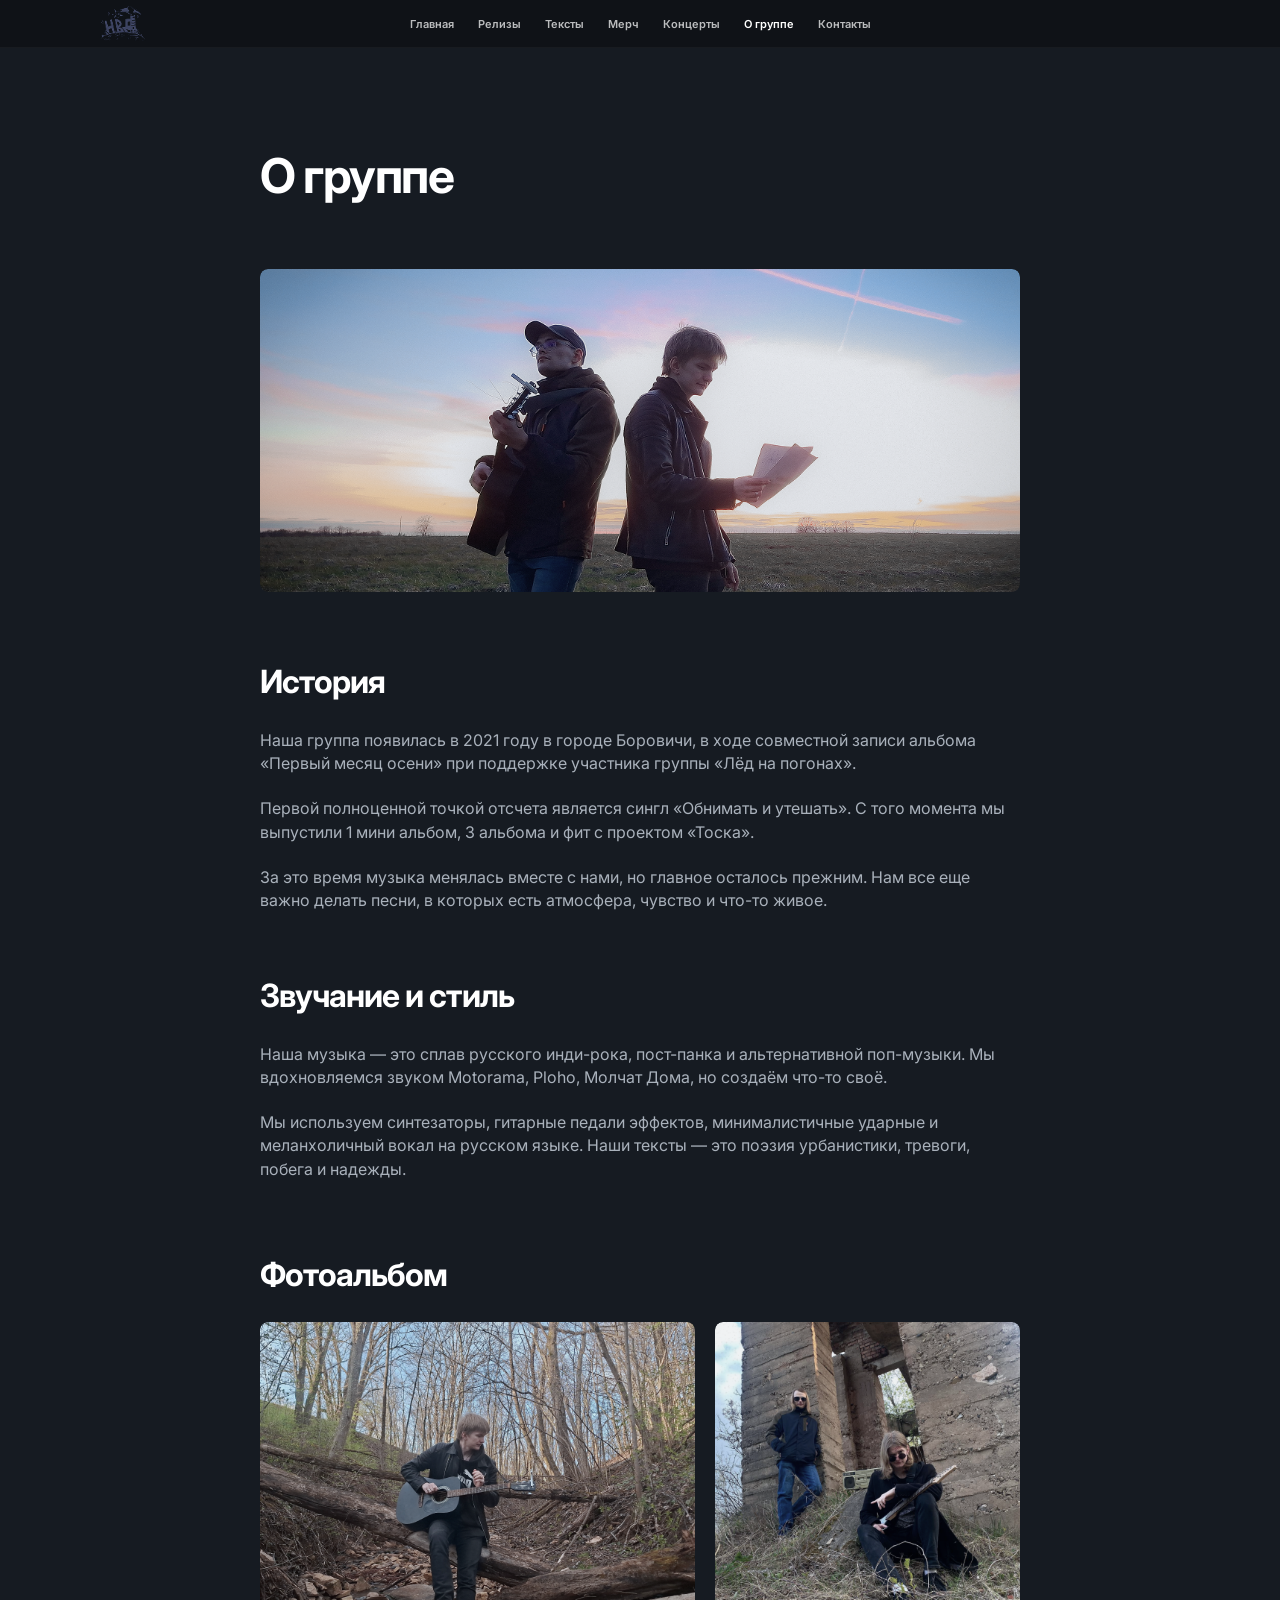
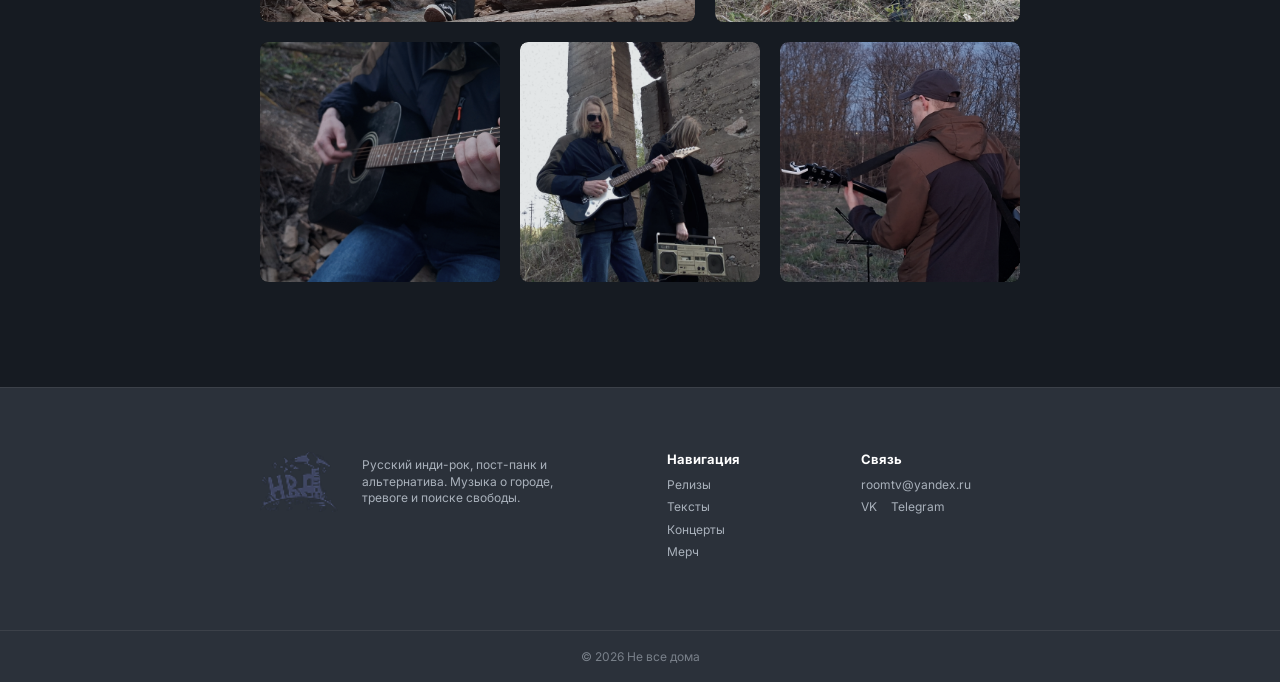
==== about.html @ 17385317 "Initial commit" ====
<!DOCTYPE html>
<html lang="ru">
<head>
    <meta charset="UTF-8">
    <meta name="viewport" content="width=device-width, initial-scale=1.0">
    <title>О группе — Не все дома</title>

    <link rel="preconnect" href="https://fonts.googleapis.com">
    <link rel="preconnect" href="https://fonts.gstatic.com" crossorigin>

    <link href="https://fonts.googleapis.com/css2?family=Inter:wght@300;400;500;600;700;800;900&display=swap" rel="stylesheet">

    <link rel="icon" type="image/png" href="assets/images/logo.png">
    <link rel="stylesheet" href="css/style.css">
    <link rel="stylesheet" href="css/about.css">
</head>
<body>

    <header class="header">
        <div class="header__inner">
            <a href="index.html" class="header__logo" aria-label="На главную">
                <img src="assets/images/logo.png" alt="Не все дома">
            </a>

            <nav class="header__nav">
                <a href="index.html">Главная</a>
                <a href="releases.html">Релизы</a>
                <a href="lyrics.html">Тексты</a>
                <a href="merch.html">Мерч</a>
                <a href="concerts.html">Концерты</a>
                <a href="about.html" class="is-active">О группе</a>
                <a href="contacts.html">Контакты</a>
            </nav>

            <button class="burger" type="button" aria-label="Открыть меню">
                <span></span>
                <span></span>
            </button>
        </div>
    </header>

    <main>
        <section class="about-page">
            <div class="container about-page__container">

                <div class="about-page__head" data-reveal>
                    <h1>О группе</h1>
                </div>

                <div class="about-hero-photo" data-reveal>
                    <img src="assets/images/about-hero.jpg" alt="Группа Не все дома">
                </div>

                <section class="about-text-block" data-reveal>
                    <h2>История</h2>

                    <p>
                        Наша группа появилась в 2021 году в городе Боровичи, в ходе совместной записи альбома
                        «Первый месяц осени» при поддержке участника группы «Лёд на погонах».
                    </p>

                    <p>
                        Первой полноценной точкой отсчета является сингл «Обнимать и утешать».
                        С того момента мы выпустили 1 мини альбом, 3 альбома и фит с проектом «Тоска».
                    </p>

                    <p>
                        За это время музыка менялась вместе с нами, но главное осталось прежним.
                        Нам все еще важно делать песни, в которых есть атмосфера, чувство и что-то живое.
                    </p>
                </section>

                <section class="about-text-block" data-reveal>
                    <h2>Звучание и стиль</h2>

                    <p>
                        Наша музыка — это сплав русского инди-рока, пост-панка и альтернативной поп-музыки.
                        Мы вдохновляемся звуком Motorama, Ploho, Молчат Дома, но создаём что-то своё.
                    </p>

                    <p>
                        Мы используем синтезаторы, гитарные педали эффектов, минималистичные ударные
                        и меланхоличный вокал на русском языке. Наши тексты — это поэзия урбанистики,
                        тревоги, побега и надежды.
                    </p>
                </section>

                <section class="about-gallery-section" data-reveal>
                    <h2>Фотоальбом</h2>

                    <div class="about-gallery">
                        <figure class="about-gallery__item about-gallery__item--top-left">
                            <img src="assets/images/about-photo-1.jpg" alt="Фото группы">
                        </figure>

                        <figure class="about-gallery__item about-gallery__item--top-right">
                            <img src="assets/images/about-photo-2.jpg" alt="Фото группы">
                        </figure>

                        <figure class="about-gallery__item about-gallery__item--small-1">
                            <img src="assets/images/about-photo-3.jpg" alt="Фото группы">
                        </figure>

                        <figure class="about-gallery__item about-gallery__item--small-2">
                            <img src="assets/images/about-photo-4.jpg" alt="Фото группы">
                        </figure>

                        <figure class="about-gallery__item about-gallery__item--small-3">
                            <img src="assets/images/about-photo-5.jpg" alt="Фото группы">
                        </figure>
                    </div>
                </section>

            </div>
        </section>
    </main>

    <footer class="footer" id="contacts">
        <div class="footer__inner">
            <div class="footer__brand">
                <img src="assets/images/logo.png" alt="Не все дома">

                <p>
                    Русский инди-рок, пост-панк и альтернатива.
                    Музыка о городе, тревоге и поиске свободы.
                </p>
            </div>

            <div class="footer__col">
                <h3>Навигация</h3>
                <a href="releases.html">Релизы</a>
                <a href="lyrics.html">Тексты</a>
                <a href="concerts.html">Концерты</a>
                <a href="merch.html">Мерч</a>
            </div>

            <div class="footer__col footer__contacts">
                <h3>Связь</h3>
                <a href="mailto:roomtv@yandex.ru">roomtv@yandex.ru</a>

                <div class="footer__socials">
                    <a href="https://vk.com/nooneathome" target="_blank" rel="noopener">VK</a>
                    <a href="https://t.me/+zwWmMEf_yt8xZGQy" target="_blank" rel="noopener">Telegram</a>
                </div>
            </div>
        </div>

        <div class="footer__bottom">
            © 2026 Не все дома
        </div>
    </footer>

    <button class="scroll-top" type="button" aria-label="Наверх">
        ↑
    </button>

    <script src="js/script.js"></script>
</body>
</html>
---- css/style.css ----
:root {
    --bg-main: #0F1217;
    --bg-dark: #161B22;
    --bg-gray: #2B313A;

    --text-main: #FFFFFF;
    --text-muted: #A9B1BB;
    --text-soft: rgba(169, 177, 187, 0.62);

    --accent: #464D6F;
    --accent-hover: #596286;

    --font-main: "Inter", sans-serif;

    --content-width: 760px;
    --header-width: 1080px;

    --section-space: 105px;
    --title-size: 48px;
    --body-size: 20px;
    --small-size: 16px;
    --micro-size: 12px;
}

* {
    margin: 0;
    padding: 0;
    box-sizing: border-box;
}

html {
    scroll-behavior: smooth;
}

body {
    min-width: 320px;
    font-family: var(--font-main);
    background: var(--bg-main);
    color: var(--text-main);
    overflow-x: hidden;
}

body.menu-open {
    overflow: hidden;
}

a {
    color: inherit;
    text-decoration: none;
}

button {
    font-family: inherit;
}

img {
    display: block;
    max-width: 100%;
    user-select: none;
    -webkit-user-drag: none;
}

h1,
h2,
h3,
p,
blockquote,
span,
a {
    text-wrap: pretty;
}

.container {
    width: min(100% - 40px, var(--content-width));
    margin: 0 auto;
}

.section {
    padding: var(--section-space) 0;
}

.section--dark {
    background: var(--bg-dark);
}

.section--gray {
    background: var(--bg-gray);
}

/* Общие заголовки */

.section-head {
    margin-bottom: 32px;
    text-align: left;
}

.section-row {
    display: flex;
    justify-content: space-between;
    align-items: flex-start;
    gap: 28px;
    margin-bottom: 32px;
    text-align: left;
}

.section-head h2,
.section-row h2,
.music-about h2,
.philosophy h2 {
    font-size: var(--title-size);
    font-weight: 700;
    line-height: 1.1;
    letter-spacing: -0.03em;
    margin-bottom: 8px;
}

.section-head p,
.section-row p {
    max-width: 620px;
    color: var(--text-muted);
    font-size: var(--body-size);
    font-weight: 400;
    line-height: 1.35;
}

.more-link,
.center-link a {
    color: var(--text-muted);
    font-size: var(--small-size);
    font-weight: 400;
    transition: color 0.25s ease;
}

.more-link:hover,
.center-link a:hover {
    color: var(--text-main);
}

.center-link {
    margin-top: 42px;
    text-align: center;
}

.section-label {
    display: block;
    margin-bottom: 8px;
    color: var(--accent-hover);
    font-size: var(--micro-size);
    font-weight: 700;
    line-height: 1;
    text-transform: uppercase;
    letter-spacing: 0.08em;
}

/* Курсивные элементы */

.music-about__final,
.philosophy__final,
.lyrics-grid span,
.section-note {
    font-style: italic;
}

/* Кнопки */

.btn {
    display: inline-flex;
    align-items: center;
    justify-content: center;
    min-height: 42px;
    padding: 0 28px;
    border-radius: 7px;
    border: 1px solid transparent;
    color: var(--text-main);
    font-size: 14px;
    font-weight: 700;
    line-height: 1;
    cursor: pointer;
    transition:
        transform 0.25s ease,
        background 0.25s ease,
        border-color 0.25s ease,
        color 0.25s ease;
}

.btn:hover {
    transform: translateY(-2px);
}

.btn--primary {
    background: var(--accent);
    border-color: var(--accent);
}

.btn--primary:hover {
    background: var(--accent-hover);
    border-color: var(--accent-hover);
}

.btn--outline {
    background: transparent;
    border-color: var(--accent);
    color: var(--accent-hover);
}

.btn--outline:hover {
    color: var(--text-main);
    border-color: var(--accent-hover);
}

/* Анимация появления */

[data-reveal] {
    opacity: 0;
    transform: translateY(28px);
    transition:
        opacity 0.8s ease,
        transform 0.8s ease;
}

[data-reveal].is-visible {
    opacity: 1;
    transform: translateY(0);
}

/* Header */

.header {
    position: fixed;
    z-index: 1000;
    top: 0;
    left: 0;
    width: 100%;
    height: 48px;
    background: rgba(15, 18, 23, 0.9);
    border-bottom: 1px solid rgba(255, 255, 255, 0.04);
    backdrop-filter: blur(14px);
    transition:
        height 0.25s ease,
        background 0.25s ease,
        border-color 0.25s ease;
}

.header--scrolled {
    height: 44px;
    background: rgba(15, 18, 23, 0.97);
    border-color: rgba(255, 255, 255, 0.08);
}

.header__inner {
    position: relative;
    width: min(100% - 40px, var(--header-width));
    height: 100%;
    margin: 0 auto;
    display: flex;
    align-items: center;
    justify-content: space-between;
}

.header__logo {
    display: block;
    width: 46px;
    opacity: 0.85;
    flex-shrink: 0;
    transition:
        opacity 0.25s ease,
        transform 0.25s ease;
}

.header__logo:hover {
    opacity: 1;
    transform: translateY(-1px);
}

.header__logo img {
    width: 100%;
    height: auto;
}

.header__nav {
    position: absolute;
    left: 50%;
    transform: translateX(-50%);
    display: flex;
    align-items: center;
    justify-content: center;
    gap: 24px;
}

.header__nav a {
    color: rgba(255, 255, 255, 0.72);
    font-size: 11px;
    font-weight: 600;
    transition: color 0.25s ease;
    white-space: nowrap;
}

.header__nav a:hover {
    color: var(--text-main);
}

.burger {
    display: none;
    width: 36px;
    height: 28px;
    border: 0;
    background: transparent;
    cursor: pointer;
    margin-left: auto;
}

.burger span {
    display: block;
    width: 100%;
    height: 2px;
    margin: 7px 0;
    background: var(--text-main);
    transition: transform 0.25s ease;
}

.burger--active span:first-child {
    transform: translateY(9px) rotate(45deg);
}

.burger--active span:last-child {
    transform: translateY(-9px) rotate(-45deg);
}

/* Hero */

.hero {
    position: relative;
    min-height: 720px;
    display: flex;
    align-items: center;
    justify-content: center;
    overflow: hidden;
}

.hero__bg {
    position: absolute;
    inset: 0;
    background-image: url("../assets/images/hero-bg.jpg");
    background-size: cover;
    background-position: center;
    transform: scale(1.03);
    transition: transform 0.45s ease-out;
}

.hero__overlay {
    position: absolute;
    inset: 0;
    background:
        linear-gradient(to bottom, rgba(15, 18, 23, 0.16), rgba(15, 18, 23, 0.52)),
        rgba(0, 0, 0, 0.08);
}

.hero__content {
    position: relative;
    z-index: 2;
    width: min(100% - 40px, 760px);
    padding-top: 40px;
    text-align: center;
}

.hero h1 {
    font-size: 96px;
    font-weight: 700;
    line-height: 1.05;
    letter-spacing: -0.04em;
    margin-bottom: 24px;
}

.hero p {
    color: var(--text-muted);
    font-size: 20px;
    font-weight: 400;
    line-height: 1.3;
    margin-bottom: 70px;
}

.hero__buttons {
    display: flex;
    justify-content: center;
    gap: 22px;
}

.hero__arrow {
    position: absolute;
    z-index: 3;
    left: 50%;
    bottom: 32px;
    transform: translateX(-50%);
    color: rgba(255, 255, 255, 0.86);
    font-size: 30px;
    font-weight: 300;
    animation: arrowFloat 1.8s ease-in-out infinite;
}

@keyframes arrowFloat {
    0%, 100% {
        transform: translate(-50%, 0);
        opacity: 0.55;
    }

    50% {
        transform: translate(-50%, 10px);
        opacity: 1;
    }
}

/* Album */

.album.section {
    padding: 90px 0;
}

.album__inner {
    display: grid;
    grid-template-columns: 1fr 1fr;
    align-items: center;
    gap: 76px;
}

.album__cover-wrap {
    overflow: hidden;
    border-radius: 10px;
    box-shadow: 0 26px 80px rgba(0, 0, 0, 0.28);
}

.album__cover {
    width: 100%;
    aspect-ratio: 1 / 1;
    object-fit: cover;
    transition:
        transform 0.5s ease,
        filter 0.5s ease;
}

.album__cover-wrap:hover .album__cover {
    transform: scale(1.04);
    filter: contrast(1.05);
}

.album__content h2 {
    font-size: var(--title-size);
    font-weight: 700;
    line-height: 1.1;
    letter-spacing: -0.03em;
    margin-bottom: 6px;
}

.album__year {
    display: block;
    margin-bottom: 22px;
    color: var(--text-muted);
    font-size: var(--small-size);
    font-weight: 400;
}

.album__content p {
    margin-bottom: 20px;
    color: var(--text-muted);
    font-size: var(--small-size);
    font-weight: 400;
    line-height: 1.35;
}

.music-links {
    display: flex;
    flex-wrap: wrap;
    gap: 8px;
    margin-bottom: 22px;
}

.music-links a {
    min-height: 32px;
    padding: 9px 14px;
    border-radius: 6px;
    background: rgba(255, 255, 255, 0.07);
    color: var(--text-muted);
    font-size: 12px;
    font-weight: 500;
    transition:
        background 0.25s ease,
        color 0.25s ease,
        transform 0.25s ease;
}

.music-links a:hover {
    background: rgba(255, 255, 255, 0.12);
    color: var(--text-main);
    transform: translateY(-2px);
}

/* Tracks */

.tracks-grid {
    display: grid;
    grid-template-columns: repeat(3, 1fr);
    gap: 18px;
    align-items: start;
}

.track-card {
    position: relative;
    overflow: hidden;
    border-radius: 8px;
    background: var(--bg-main);
    box-shadow: 0 22px 54px rgba(0, 0, 0, 0.18);
    transition:
        transform 0.75s cubic-bezier(0.16, 1, 0.3, 1),
        box-shadow 0.75s cubic-bezier(0.16, 1, 0.3, 1);
    will-change: transform;
}

.track-card:hover {
    z-index: 2;
    transform: translateY(-2px);
    box-shadow: 0 30px 80px rgba(0, 0, 0, 0.28);
}

.track-card img {
    width: 100%;
    aspect-ratio: 1 / 1;
    object-fit: cover;
    transition:
        transform 0.9s cubic-bezier(0.16, 1, 0.3, 1),
        filter 0.9s cubic-bezier(0.16, 1, 0.3, 1);
}

.track-card:hover img {
    transform: scale(1.04);
    filter: brightness(1.08);
}

.track-card__body {
    display: flex;
    height: 110px;
    flex-direction: column;
    padding: 13px 14px 16px;
    transition: height 0.9s cubic-bezier(0.16, 1, 0.3, 1);
    will-change: height;
}

.track-card:hover .track-card__body {
    height: 154px;
}

.track-card h3 {
    margin-bottom: 5px;
    font-size: 16px;
    font-weight: 500;
    line-height: 1.15;
}

.track-card__desc {
    position: relative;
    height: 20px;
    margin-bottom: 10px;
    overflow: hidden;
    color: var(--text-muted);
    font-size: 12px;
    font-weight: 400;
    line-height: 1.35;
    cursor: default;
    transition:
        height 0.9s cubic-bezier(0.16, 1, 0.3, 1),
        color 0.65s ease;
    will-change: height;
}

.track-card:hover .track-card__desc {
    height: 64px;
    color: var(--text-main);
}

.track-card__desc-short,
.track-card__desc-full {
    display: block;
    transition:
        opacity 0.7s ease,
        transform 0.9s cubic-bezier(0.16, 1, 0.3, 1);
    will-change: opacity, transform;
}

.track-card__desc-short {
    position: absolute;
    top: 0;
    right: 0;
    left: 0;
    overflow: hidden;
    text-overflow: ellipsis;
    white-space: nowrap;
}

.track-card__desc-full {
    opacity: 0;
    transform: translateY(-6px);
    max-width: 100%;
}

.track-card:hover .track-card__desc-short {
    opacity: 0;
    transform: translateY(-6px);
}

.track-card:hover .track-card__desc-full {
    opacity: 1;
    transform: translateY(0);
}

.track-card__actions {
    display: grid;
    grid-template-columns: minmax(0, 1fr) 34px;
    gap: 8px;
    margin-top: auto;
    transition: transform 0.9s cubic-bezier(0.16, 1, 0.3, 1);
}

.track-card:hover .track-card__actions {
    transform: translateY(1px);
}

.track-card__play,
.track-card__link {
    min-height: 32px;
    border: 0;
    border-radius: 6px;
    background: var(--accent);
    color: var(--text-main);
    font-size: 12px;
    font-weight: 700;
    cursor: pointer;
    transition:
        background 0.25s ease,
        color 0.25s ease,
        transform 0.25s ease;
}

.track-card__play:hover,
.track-card__link:hover {
    background: var(--accent-hover);
    transform: translateY(-2px);
}

.track-card__link {
    display: flex;
    align-items: center;
    justify-content: center;
    background: rgba(255, 255, 255, 0.12);
}

.track-card__link img {
    width: 17px;
    height: 17px;
    object-fit: contain;
    pointer-events: none;
    user-select: none;
}

.audio-btn.is-playing {
    background: var(--text-main);
    color: var(--bg-main);
}

/* О музыке */

.music-about {
    position: relative;
    min-height: 430px;
    padding: var(--section-space) 0;
    display: flex;
    align-items: center;
    overflow: hidden;
    background: var(--bg-main);
}

.music-about__bg {
    position: absolute;
    inset: 0;
    background-image: url("../assets/images/music-bg.jpg");
    background-size: cover;
    background-position: center;
    transform: scale(1.02);
}

.music-about__overlay {
    position: absolute;
    inset: 0;
    background:
        linear-gradient(to bottom, rgba(15, 18, 23, 0.18), rgba(15, 18, 23, 0.48)),
        rgba(0, 0, 0, 0.08);
}

.music-about__content {
    position: relative;
    z-index: 2;
    width: min(100% - 40px, 820px);
    text-align: center;
}

.music-about h2 {
    margin-bottom: 24px;
}

.music-about p {
    max-width: 780px;
    margin: 0 auto 14px;
    color: var(--text-muted);
    font-size: var(--body-size);
    font-weight: 400;
    line-height: 1.45;
}

.music-about__final {
    margin-top: 28px !important;
    color: var(--text-muted) !important;
}

/* Releases */

.release-grid {
    display: grid;
    grid-template-columns: repeat(4, minmax(0, 1fr));
    gap: 16px;
}

.release-card a {
    display: block;
    transition: transform 0.25s ease;
}

.release-card a:hover {
    transform: translateY(-4px);
}

.release-card img {
    width: 100%;
    aspect-ratio: 1 / 1;
    object-fit: cover;
    border-radius: 7px;
    margin-bottom: 8px;
    filter: none;
    transition: transform 0.25s ease;
}

.release-card a:hover img {
    transform: translateY(-2px);
}

.release-card h3 {
    min-height: 20px;
    margin-bottom: 4px;
    font-size: 16px;
    font-weight: 500;
    line-height: 1.2;
    color: #fff;
    white-space: nowrap;
    overflow: hidden;
    text-overflow: ellipsis;
}

.release-card p {
    color: var(--text-muted);
    font-size: 16px;
    font-weight: 400;
    line-height: 1.2;
}

.release-card__moving-title {
    position: relative;
    display: block;
    overflow: hidden;
}

.release-title-short {
    display: block;
    opacity: 1;
    transition: opacity 0.25s ease;
}

.release-title-full {
    position: absolute;
    top: 0;
    left: 0;
    display: inline-block;
    min-width: max-content;
    opacity: 0;
    transform: translateX(0);
    transition: opacity 0.25s ease;
}

.release-card:hover .release-title-short {
    opacity: 0;
}

.release-card:hover .release-title-full {
    opacity: 1;
    animation: releaseTitleMove 4.8s ease-in-out infinite;
}

@keyframes releaseTitleMove {
    0% {
        transform: translateX(0);
    }

    18% {
        transform: translateX(0);
    }

    72% {
        transform: translateX(-46%);
    }

    100% {
        transform: translateX(0);
    }
}

/* Lyrics */

.lyrics-grid {
    display: grid;
    grid-template-columns: repeat(2, 1fr);
    gap: 18px 118px;
    width: min(100%, 860px);
    margin: 0 auto;
}

.lyrics-grid blockquote,
.lyrics-quote {
    display: block;
    color: var(--text-main);
    font-size: 18px;
    font-weight: 400;
    line-height: 1.25;
    transition:
        color 0.25s ease,
        transform 0.25s ease;
}

.lyrics-quote:hover {
    color: var(--accent-hover);
    transform: translateY(-2px);
}

.lyrics-grid span,
.lyrics-quote span {
    display: block;
    margin-top: 6px;
    color: var(--text-muted);
    font-size: 14px;
    font-weight: 400;
}

.lyrics-preview .section-head {
    width: min(100%, 860px);
    margin: 0 auto 28px;
}

.lyrics-preview .center-link {
    margin-top: 80px;
}

/* Diary */

.diary-grid {
    display: grid;
    grid-template-columns: repeat(12, 1fr);
    gap: 8px;
    width: min(100%, 1018px);
    margin: 0 auto;
}

.diary-grid__item {
    position: relative;
    overflow: hidden;
    width: 100%;
    height: 100%;
    border-radius: 6px;
    background: var(--bg-main);
    transition: transform 0.55s ease;
}

.diary-grid__item::after {
    position: absolute;
    inset: 0;
    opacity: 0;
    pointer-events: none;
    background-image:
        radial-gradient(circle at 20% 30%, rgba(255, 255, 255, 0.18) 0 1px, transparent 1px),
        radial-gradient(circle at 80% 70%, rgba(0, 0, 0, 0.22) 0 1px, transparent 1px),
        repeating-linear-gradient(0deg, rgba(255, 255, 255, 0.04) 0 1px, transparent 1px 3px);
    background-size: 9px 9px, 7px 7px, 100% 4px;
    mix-blend-mode: overlay;
    transition: opacity 0.55s ease;
    content: "";
}

.diary-grid__item img {
    width: 100%;
    height: 100%;
    object-fit: cover;
    border-radius: 6px;
    transition:
        transform 0.65s ease,
        filter 0.65s ease;
}

.diary-grid__item:hover {
    transform: translateY(-2px);
}

.diary-grid__item:hover img {
    transform: scale(1.025);
    filter: grayscale(0.72) contrast(1.08) brightness(0.82);
}

.diary-grid__item:hover::after {
    opacity: 0.75;
}

.diary-grid__item--top-left {
    grid-column: 1 / 8;
    aspect-ratio: 1.55 / 1;
}

.diary-grid__item--top-right {
    grid-column: 8 / 13;
    aspect-ratio: 1.55 / 1;
}

.diary-grid__item--small-1 {
    grid-column: 1 / 5;
    aspect-ratio: 1.55 / 1;
}

.diary-grid__item--small-2 {
    grid-column: 5 / 9;
    aspect-ratio: 1.55 / 1;
}

.diary-grid__item--small-3 {
    grid-column: 9 / 13;
    aspect-ratio: 1.55 / 1;
}

.diary-grid__item--bottom {
    grid-column: 1 / 8;
    aspect-ratio: 1.55 / 1;
}

/* Philosophy */

.philosophy {
    position: relative;
    min-height: 520px;
    padding: var(--section-space) 0;
    display: flex;
    align-items: center;
    overflow: hidden;
}

.philosophy__bg {
    position: absolute;
    inset: 0;
    background-image: url("../assets/images/philosophy-bg.jpg");
    background-size: cover;
    background-position: center;
    transform: scale(1.02);
}

.philosophy__overlay {
    position: absolute;
    inset: 0;
    background:
        linear-gradient(to bottom, rgba(15, 18, 23, 0.20), rgba(15, 18, 23, 0.52)),
        rgba(0, 0, 0, 0.08);
}

.philosophy__content {
    position: relative;
    z-index: 2;
    width: min(100% - 40px, 860px);
    text-align: center;
}

.philosophy h2 {
    margin-bottom: 24px;
}

.philosophy p {
    max-width: 820px;
    margin: 0 auto 14px;
    color: var(--text-muted);
    font-size: var(--body-size);
    font-weight: 400;
    line-height: 1.45;
}

.philosophy__final {
    margin-top: 28px !important;
    color: var(--text-muted) !important;
}

/* Merch */

.merch-grid {
    display: grid;
    grid-template-columns: repeat(3, minmax(0, 1fr));
    gap: 16px;
    align-items: start;
}

.merch-card {
    min-width: 0;
    transition: transform 0.25s ease;
}

.merch-card:hover {
    transform: translateY(-3px);
}

.merch-card__image-link {
    display: block;
    margin-bottom: 8px;
}

.merch-card img {
    width: 100%;
    aspect-ratio: 1.18 / 1;
    object-fit: contain;
    object-position: center;
    border-radius: 7px;
    background: #ffffff;
    transition: transform 0.25s ease;
}

.merch-card:nth-child(3) img {
    object-fit: cover;
    background: var(--bg-main);
}

.merch-card:hover img {
    transform: translateY(-2px);
}

.merch-card h3 {
    margin-bottom: 4px;
    font-size: 16px;
    font-weight: 500;
    line-height: 1.2;
    color: #fff;
}

.merch-card p {
    margin-bottom: 7px;
    color: var(--text-muted);
    font-size: 16px;
    font-weight: 400;
    line-height: 1.2;
}

.merch-card__order {
    display: inline-flex;
    align-items: center;
    gap: 4px;
    color: var(--text-soft);
    font-size: 12px;
    line-height: 1.2;
    transition: color 0.25s ease;
}

.merch-card__order:hover {
    color: var(--text-main);
}

/* Footer */

.footer {
    background: var(--bg-gray);
    border-top: 1px solid rgba(255, 255, 255, 0.08);
}

.footer__inner {
    width: min(100% - 40px, var(--content-width));
    margin: 0 auto;
    padding: 64px 0 62px;
    display: grid;
    grid-template-columns: 1.65fr 0.65fr 0.75fr;
    gap: 56px;
    align-items: flex-start;
}

.footer__brand {
    display: flex;
    align-items: center;
    gap: 24px;
}

.footer__brand img {
    width: 78px;
    flex-shrink: 0;
    opacity: 0.76;
}

.footer__brand p {
    max-width: 210px;
    color: var(--text-muted);
    font-size: 12px;
    font-weight: 400;
    line-height: 1.35;
}

.footer__col {
    align-self: start;
}

.footer__col h3 {
    margin-bottom: 12px;
    color: var(--text-main);
    font-size: 13px;
    font-weight: 700;
    line-height: 1.1;
}

.footer__col a {
    display: block;
    width: fit-content;
    margin-bottom: 8px;
    color: var(--text-muted);
    font-size: 12px;
    font-weight: 400;
    line-height: 1.2;
    transition: color 0.25s ease;
}

.footer__col a:hover {
    color: var(--text-main);
}

.footer__socials {
    display: flex;
    align-items: center;
    gap: 14px;
    margin-top: 8px;
}

.footer__socials a {
    margin-bottom: 0;
}

.footer__bottom {
    padding: 18px 0;
    border-top: 1px solid rgba(255, 255, 255, 0.08);
    color: var(--text-soft);
    font-size: 12px;
    font-weight: 400;
    text-align: center;
}

/* Кнопка наверх */

.scroll-top {
    position: fixed;
    right: 28px;
    bottom: 28px;
    z-index: 900;
    width: 46px;
    height: 46px;
    border: 1px solid rgba(255, 255, 255, 0.14);
    border-radius: 50%;
    background: var(--accent);
    color: var(--text-main);
    font-size: 22px;
    font-weight: 600;
    cursor: pointer;
    opacity: 0;
    pointer-events: none;
    transform: translateY(16px);
    transition:
        opacity 0.25s ease,
        transform 0.25s ease,
        background 0.25s ease;
}

.scroll-top--visible {
    opacity: 1;
    pointer-events: auto;
    transform: translateY(0);
}

.scroll-top:hover {
    background: var(--accent-hover);
    transform: translateY(-3px);
}

/* Adaptive */

@media (max-width: 1100px) {
    .diary-grid {
        width: 100%;
    }
}

@media (max-width: 820px) {
    .container {
        width: min(100% - 28px, var(--content-width));
    }

    .section {
        padding: 76px 0;
    }

    .music-about,
    .philosophy {
        padding: 76px 0;
    }

    .header__inner {
        width: min(100% - 28px, var(--header-width));
    }

    .header__nav {
        position: fixed;
        top: 48px;
        left: 0;
        transform: none;
        width: 100%;
        height: calc(100vh - 48px);
        padding: 46px 24px;
        background: rgba(15, 18, 23, 0.98);
        display: flex;
        flex-direction: column;
        gap: 26px;
        opacity: 0;
        pointer-events: none;
        transition:
            opacity 0.25s ease,
            transform 0.25s ease;
    }

    .header__nav--active {
        opacity: 1;
        pointer-events: auto;
    }

    .header__nav a {
        font-size: 18px;
    }

    .burger {
        display: block;
    }

    .hero {
        min-height: 640px;
    }

    .hero h1 {
        font-size: 54px;
    }

    .hero p {
        font-size: 18px;
    }

    .hero__buttons {
        flex-direction: column;
        align-items: center;
        gap: 16px;
    }

    .btn {
        width: 220px;
    }

    .album__inner {
        grid-template-columns: 1fr;
        gap: 34px;
    }

    .album__cover-wrap {
        max-width: 360px;
        margin: 0 auto;
    }

    .album__content {
        text-align: center;
    }

    .music-links {
        justify-content: center;
    }

    .tracks-grid {
        grid-template-columns: 1fr;
    }

    .release-grid {
        grid-template-columns: repeat(2, 1fr);
        gap: 14px;
    }

    .merch-grid {
        grid-template-columns: 1fr;
        gap: 20px;
    }

    .section-row {
        flex-direction: column;
        gap: 14px;
    }

    .section-head h2,
    .section-row h2,
    .music-about h2,
    .philosophy h2,
    .album__content h2 {
        font-size: 38px;
    }

    .section-head p,
    .section-row p,
    .music-about p,
    .philosophy p {
        font-size: 18px;
    }

    .lyrics-grid {
        grid-template-columns: 1fr;
        gap: 22px;
        width: 100%;
    }

    .lyrics-preview .section-head {
        width: 100%;
    }

    .lyrics-preview .center-link {
        margin-top: 46px;
    }

    .diary-grid {
        grid-template-columns: repeat(2, 1fr);
        max-width: none;
        gap: 10px;
    }

    .diary-grid__item--top-left,
    .diary-grid__item--top-right,
    .diary-grid__item--small-1,
    .diary-grid__item--small-2,
    .diary-grid__item--small-3,
    .diary-grid__item--bottom {
        grid-column: auto;
        aspect-ratio: 1.2 / 1;
    }

    .diary-grid__item--bottom {
        grid-column: 1 / -1;
        aspect-ratio: 1.5 / 1;
    }

    .footer__inner {
        width: min(100% - 28px, var(--content-width));
        grid-template-columns: 1fr 1fr;
        gap: 32px;
        padding: 54px 0;
    }

    .footer__brand {
        grid-column: 1 / -1;
        justify-content: flex-start;
    }
}

@media (max-width: 520px) {
    .section {
        padding: 64px 0;
    }

    .music-about,
    .philosophy {
        padding: 64px 0;
    }

    .hero h1 {
        font-size: 48px;
    }

    .hero p {
        font-size: 16px;
    }

    .section-head h2,
    .section-row h2,
    .music-about h2,
    .philosophy h2,
    .album__content h2 {
        font-size: 34px;
    }

    .section-head p,
    .section-row p,
    .music-about p,
    .philosophy p {
        font-size: 16px;
    }

    .release-grid,
    .diary-grid,
    .merch-grid {
        grid-template-columns: 1fr;
    }

    .diary-grid__item--top-left,
    .diary-grid__item--top-right,
    .diary-grid__item--small-1,
    .diary-grid__item--small-2,
    .diary-grid__item--small-3,
    .diary-grid__item--bottom {
        grid-column: auto;
        aspect-ratio: 1.35 / 1;
    }

    .footer__inner {
        grid-template-columns: 1fr;
        padding: 46px 0;
    }

    .footer__brand {
        flex-direction: column;
        align-items: flex-start;
        gap: 14px;
    }

    .footer__brand img {
        width: 72px;
    }

    .scroll-top {
        right: 18px;
        bottom: 18px;
        width: 42px;
        height: 42px;
        font-size: 20px;
    }
}
---- css/about.css ----
/* About page */

.header__nav a.is-active {
    color: var(--text-main);
}

.about-page {
    background: var(--bg-dark);
    padding: 150px 0 105px;
}

.about-page__container {
    width: min(100% - 40px, 760px);
}

.about-page__head {
    margin-bottom: 66px;
}

.about-page__head h1 {
    color: var(--text-main);
    font-size: var(--title-size);
    font-weight: 700;
    line-height: 1.1;
    letter-spacing: -0.03em;
}

.about-hero-photo {
    overflow: hidden;
    width: 100%;
    margin-bottom: 72px;
    border-radius: 8px;
}

.about-hero-photo img {
    width: 100%;
    aspect-ratio: 2.35 / 1;
    object-fit: cover;
    object-position: center;
    border-radius: 8px;
    transition: transform 0.4s ease, filter 0.4s ease;
}

.about-hero-photo:hover img {
    transform: scale(1.025);
    filter: brightness(1.05);
}

.about-text-block {
    margin-bottom: 66px;
}

.about-text-block h2,
.about-gallery-section h2 {
    margin-bottom: 28px;
    color: var(--text-main);
    font-size: 32px;
    font-weight: 700;
    line-height: 1.15;
    letter-spacing: -0.03em;
}

.about-text-block p {
    max-width: 760px;
    margin-bottom: 22px;
    color: var(--text-muted);
    font-size: 16px;
    font-weight: 400;
    line-height: 1.45;
}

.about-gallery-section {
    margin-top: 76px;
}

/* Фотоальбом — сетка как визуальный дневник на главной */

.about-gallery {
    display: grid;
    grid-template-columns: repeat(12, 1fr);
    gap: 20px;
    width: 100%;
    margin: 0 auto;
}

.about-gallery__item {
    position: relative;
    overflow: hidden;
    width: 100%;
    height: 100%;
    border-radius: 8px;
    background: var(--bg-main);
    transition: transform 0.55s ease;
}

.about-gallery__item::after {
    content: "";
    position: absolute;
    inset: 0;
    opacity: 0;
    pointer-events: none;
    background-image:
        radial-gradient(circle at 20% 30%, rgba(255, 255, 255, 0.18) 0 1px, transparent 1px),
        radial-gradient(circle at 80% 70%, rgba(0, 0, 0, 0.22) 0 1px, transparent 1px),
        repeating-linear-gradient(0deg, rgba(255, 255, 255, 0.04) 0 1px, transparent 1px 3px);
    background-size: 9px 9px, 7px 7px, 100% 4px;
    mix-blend-mode: overlay;
    transition: opacity 0.55s ease;
}

.about-gallery__item img {
    width: 100%;
    height: 100%;
    object-fit: cover;
    border-radius: 8px;
    transition:
        transform 0.65s ease,
        filter 0.65s ease;
}

.about-gallery__item:hover {
    transform: translateY(-2px);
}

.about-gallery__item:hover img {
    transform: scale(1.025);
    filter: grayscale(0.72) contrast(1.08) brightness(0.82);
}

.about-gallery__item:hover::after {
    opacity: 0.75;
}

.about-gallery__item--top-left {
    grid-column: 1 / 8;
    aspect-ratio: 1.45 / 1;
}

.about-gallery__item--top-right {
    grid-column: 8 / 13;
    aspect-ratio: 1.02 / 1;
}

.about-gallery__item--small-1 {
    grid-column: 1 / 5;
    aspect-ratio: 1 / 1;
}

.about-gallery__item--small-2 {
    grid-column: 5 / 9;
    aspect-ratio: 1 / 1;
}

.about-gallery__item--small-3 {
    grid-column: 9 / 13;
    aspect-ratio: 1 / 1;
}

/* Adaptive */

@media (max-width: 820px) {
    .about-page {
        padding: 130px 0 76px;
    }

    .about-page__container {
        width: min(100% - 28px, 760px);
    }

    .about-page__head {
        margin-bottom: 48px;
    }

    .about-page__head h1 {
        font-size: 38px;
    }

    .about-hero-photo {
        margin-bottom: 56px;
    }

    .about-hero-photo img {
        aspect-ratio: 1.8 / 1;
    }

    .about-text-block {
        margin-bottom: 54px;
    }

    .about-text-block h2,
    .about-gallery-section h2 {
        font-size: 28px;
    }

    .about-text-block p {
        font-size: 16px;
    }

    .about-gallery {
        grid-template-columns: repeat(2, 1fr);
        gap: 14px;
    }

    .about-gallery__item--top-left,
    .about-gallery__item--top-right,
    .about-gallery__item--small-1,
    .about-gallery__item--small-2,
    .about-gallery__item--small-3 {
        grid-column: auto;
        aspect-ratio: 1.25 / 1;
    }
}

@media (max-width: 520px) {
    .about-page {
        padding: 110px 0 64px;
    }

    .about-page__head h1 {
        font-size: 34px;
    }

    .about-hero-photo img {
        aspect-ratio: 1.35 / 1;
    }

    .about-text-block h2,
    .about-gallery-section h2 {
        font-size: 24px;
    }

    .about-text-block p {
        font-size: 15px;
    }

    .about-gallery {
        grid-template-columns: 1fr;
        gap: 12px;
    }

    .about-gallery__item--top-left,
    .about-gallery__item--top-right,
    .about-gallery__item--small-1,
    .about-gallery__item--small-2,
    .about-gallery__item--small-3 {
        grid-column: auto;
        aspect-ratio: 1.35 / 1;
    }
}
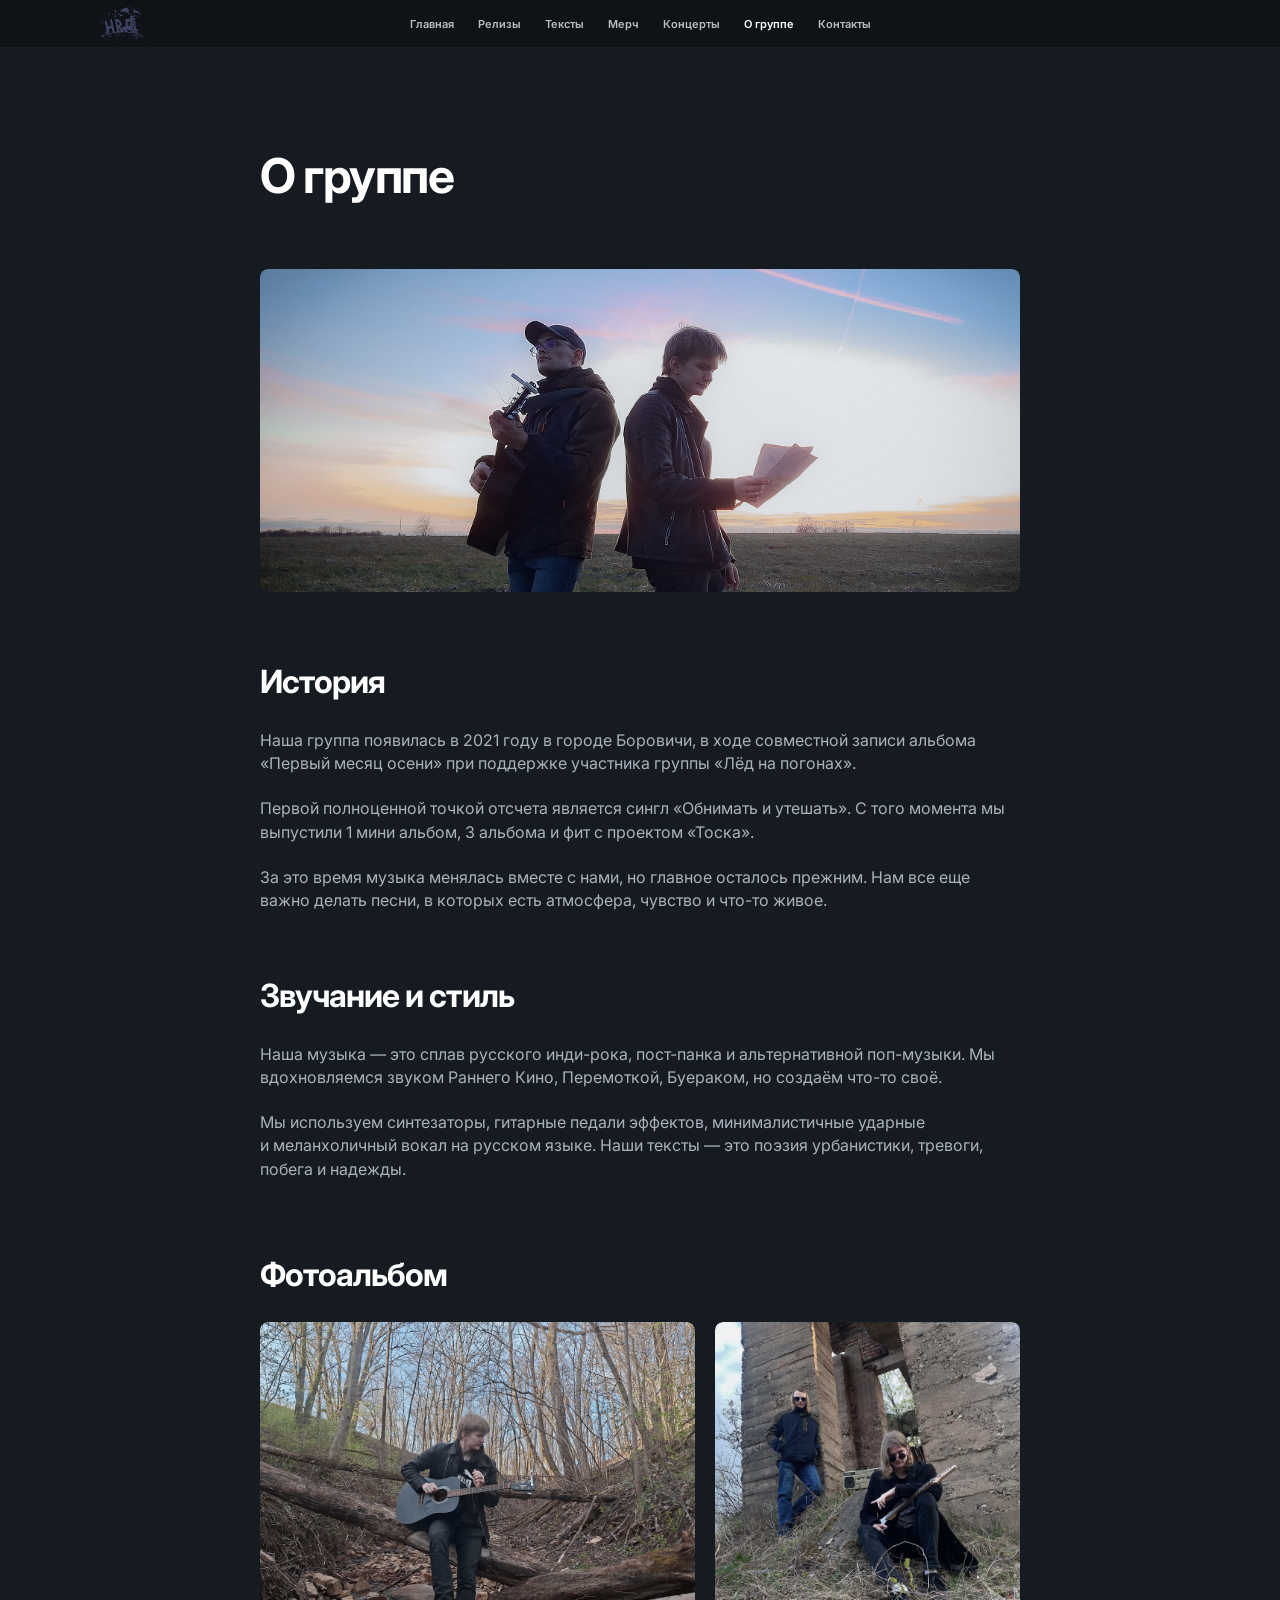
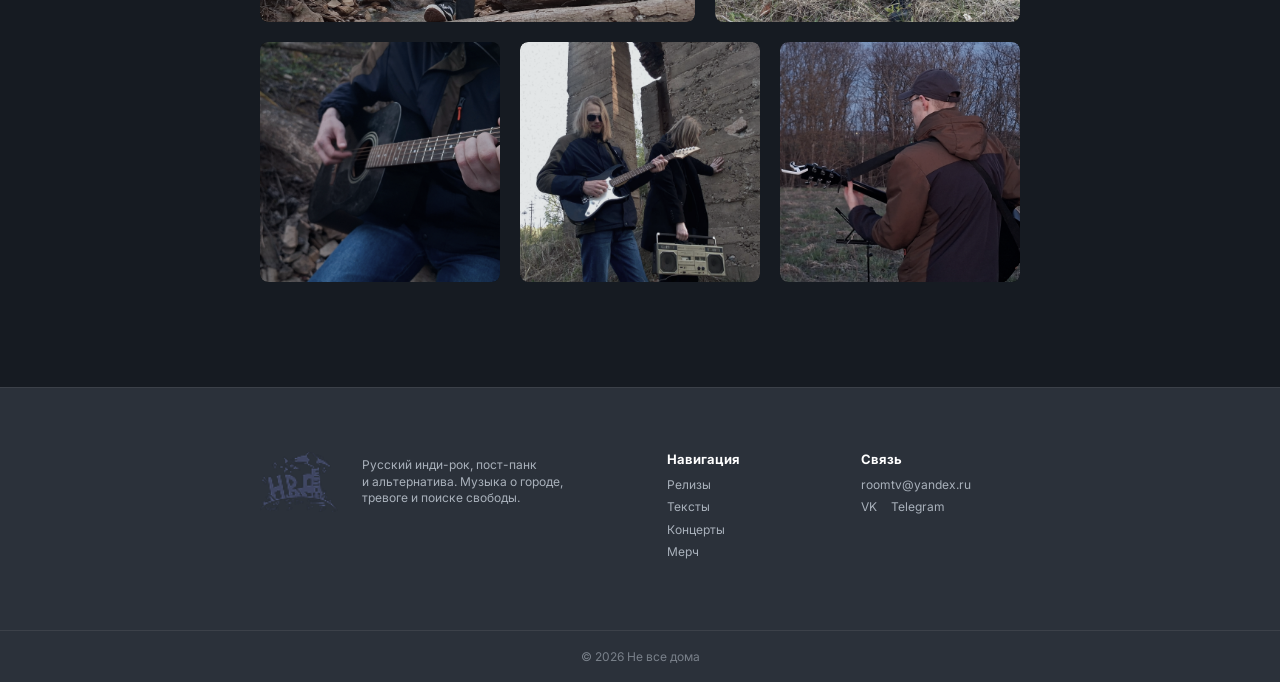
==== commit 450b81d2: "31231 123132" ====
--- a/about.html
+++ b/about.html
@@ -3,7 +3,7 @@
 <head>
     <meta charset="UTF-8">
     <meta name="viewport" content="width=device-width, initial-scale=1.0">
-    <title>О группе — Не все дома</title>
+    <title>О&nbsp;группе — Не все дома</title>
 
     <link rel="preconnect" href="https://fonts.googleapis.com">
     <link rel="preconnect" href="https://fonts.gstatic.com" crossorigin>
@@ -28,7 +28,7 @@
                 <a href="lyrics.html">Тексты</a>
                 <a href="merch.html">Мерч</a>
                 <a href="concerts.html">Концерты</a>
-                <a href="about.html" class="is-active">О группе</a>
+                <a href="about.html" class="is-active">О&nbsp;группе</a>
                 <a href="contacts.html">Контакты</a>
             </nav>
 
@@ -44,7 +44,7 @@
             <div class="container about-page__container">
 
                 <div class="about-page__head" data-reveal>
-                    <h1>О группе</h1>
+                    <h1>О&nbsp;группе</h1>
                 </div>
 
                 <div class="about-hero-photo" data-reveal>
@@ -55,33 +55,33 @@
                     <h2>История</h2>
 
                     <p>
-                        Наша группа появилась в 2021 году в городе Боровичи, в ходе совместной записи альбома
-                        «Первый месяц осени» при поддержке участника группы «Лёд на погонах».
+                        Наша группа появилась в&nbsp;2021 году в&nbsp;городе Боровичи, в&nbsp;ходе совместной записи альбома
+                        «Первый месяц осени» при&nbsp;поддержке участника группы «Лёд на&nbsp;погонах».
                     </p>
 
                     <p>
-                        Первой полноценной точкой отсчета является сингл «Обнимать и утешать».
-                        С того момента мы выпустили 1 мини альбом, 3 альбома и фит с проектом «Тоска».
+                        Первой полноценной точкой отсчета является сингл «Обнимать и&nbsp;утешать».
+                        С&nbsp;того момента мы выпустили 1 мини альбом, 3 альбома и&nbsp;фит с&nbsp;проектом «Тоска».
                     </p>
 
                     <p>
-                        За это время музыка менялась вместе с нами, но главное осталось прежним.
-                        Нам все еще важно делать песни, в которых есть атмосфера, чувство и что-то живое.
+                        За&nbsp;это время музыка менялась вместе с&nbsp;нами, но&nbsp;главное осталось прежним.
+                        Нам все еще важно делать песни, в&nbsp;которых есть атмосфера, чувство и&nbsp;что-то живое.
                     </p>
                 </section>
 
                 <section class="about-text-block" data-reveal>
-                    <h2>Звучание и стиль</h2>
+                    <h2>Звучание и&nbsp;стиль</h2>
 
                     <p>
-                        Наша музыка — это сплав русского инди-рока, пост-панка и альтернативной поп-музыки.
-                        Мы вдохновляемся звуком Motorama, Ploho, Молчат Дома, но создаём что-то своё.
+                        Наша музыка — это сплав русского инди-рока, пост-панка и&nbsp;альтернативной поп-музыки.
+                        Мы вдохновляемся звуком Раннего Кино, Перемоткой, Буераком, но&nbsp;создаём что-то своё.
                     </p>
 
                     <p>
                         Мы используем синтезаторы, гитарные педали эффектов, минималистичные ударные
-                        и меланхоличный вокал на русском языке. Наши тексты — это поэзия урбанистики,
-                        тревоги, побега и надежды.
+                        и&nbsp;меланхоличный вокал на&nbsp;русском языке. Наши тексты — это поэзия урбанистики,
+                        тревоги, побега и&nbsp;надежды.
                     </p>
                 </section>
 
@@ -121,8 +121,8 @@
                 <img src="assets/images/logo.png" alt="Не все дома">
 
                 <p>
-                    Русский инди-рок, пост-панк и альтернатива.
-                    Музыка о городе, тревоге и поиске свободы.
+                    Русский инди-рок, пост-панк и&nbsp;альтернатива.
+                    Музыка о&nbsp;городе, тревоге и&nbsp;поиске свободы.
                 </p>
             </div>
 
--- a/css/style.css
+++ b/css/style.css
@@ -367,8 +367,79 @@
     font-size: 96px;
     font-weight: 700;
     line-height: 1.05;
-    letter-spacing: -0.04em;
+    letter-spacing: 0;
     margin-bottom: 24px;
+}
+
+.hero-title-swap {
+    display: inline-grid;
+    grid-template-areas: "title";
+    align-items: center;
+    justify-items: center;
+    width: min(100%, 620px);
+    min-height: 110px;
+    cursor: pointer;
+    user-select: none;
+}
+
+.hero-title-swap__text,
+.hero-title-swap__image {
+    grid-area: title;
+    will-change: opacity, transform, filter;
+    transition:
+        opacity 0.42s ease,
+        transform 0.42s cubic-bezier(0.2, 0.8, 0.2, 1),
+        filter 0.42s ease;
+}
+
+.hero-title-swap__text {
+    opacity: 1;
+    transform: translateY(0) scale(1);
+}
+
+.hero-title-swap__image {
+    width: min(100%, 594px);
+    height: auto;
+    max-height: 110px;
+    object-fit: contain;
+    opacity: 0;
+    transform: translateY(14px) scale(0.94) rotate(-1deg);
+    filter: blur(3px) drop-shadow(0 8px 22px rgba(0, 0, 0, 0.38));
+    pointer-events: none;
+}
+
+.hero-title-swap:hover .hero-title-swap__text,
+.hero-title-swap:focus-visible .hero-title-swap__text,
+.hero-title-swap.is-swapped .hero-title-swap__text {
+    opacity: 0;
+    transform: translateY(-10px) scale(0.96);
+    filter: blur(2px);
+}
+
+.hero-title-swap:hover .hero-title-swap__image,
+.hero-title-swap:focus-visible .hero-title-swap__image,
+.hero-title-swap.is-swapped .hero-title-swap__image {
+    opacity: 1;
+    transform: translateY(0) scale(1) rotate(0deg);
+    filter: blur(0) drop-shadow(0 10px 24px rgba(0, 0, 0, 0.42));
+    animation: heroTitleFloat 3.8s ease-in-out 0.42s infinite;
+}
+
+.hero-title-swap:focus-visible {
+    outline: 2px solid rgba(255, 255, 255, 0.42);
+    outline-offset: 10px;
+    border-radius: 8px;
+}
+
+@keyframes heroTitleFloat {
+    0%,
+    100% {
+        transform: translateY(0) scale(1) rotate(0deg);
+    }
+
+    50% {
+        transform: translateY(-5px) scale(1.015) rotate(0.35deg);
+    }
 }
 
 .hero p {
@@ -1027,7 +1098,7 @@
     margin-bottom: 8px;
 }
 
-.merch-card img {
+.merch-card__image-link > img {
     width: 100%;
     aspect-ratio: 1.18 / 1;
     object-fit: contain;
@@ -1037,12 +1108,7 @@
     transition: transform 0.25s ease;
 }
 
-.merch-card:nth-child(3) img {
-    object-fit: cover;
-    background: var(--bg-main);
-}
-
-.merch-card:hover img {
+.merch-card:hover .merch-card__image-link > img {
     transform: translateY(-2px);
 }
 
@@ -1065,15 +1131,27 @@
 .merch-card__order {
     display: inline-flex;
     align-items: center;
-    gap: 4px;
+    gap: 6px;
     color: var(--text-soft);
     font-size: 12px;
     line-height: 1.2;
     transition: color 0.25s ease;
 }
 
+.merch-card__order img {
+    width: 12px;
+    height: 12px;
+    object-fit: contain;
+    opacity: 0.72;
+    transition: opacity 0.25s ease;
+}
+
 .merch-card__order:hover {
     color: var(--text-main);
+}
+
+.merch-card__order:hover img {
+    opacity: 1;
 }
 
 /* Footer */
@@ -1260,6 +1338,7 @@
 
     .hero h1 {
         font-size: 54px;
+        min-height: 84px;
     }
 
     .hero p {
@@ -1388,6 +1467,7 @@
 
     .hero h1 {
         font-size: 48px;
+        min-height: 74px;
     }
 
     .hero p {
